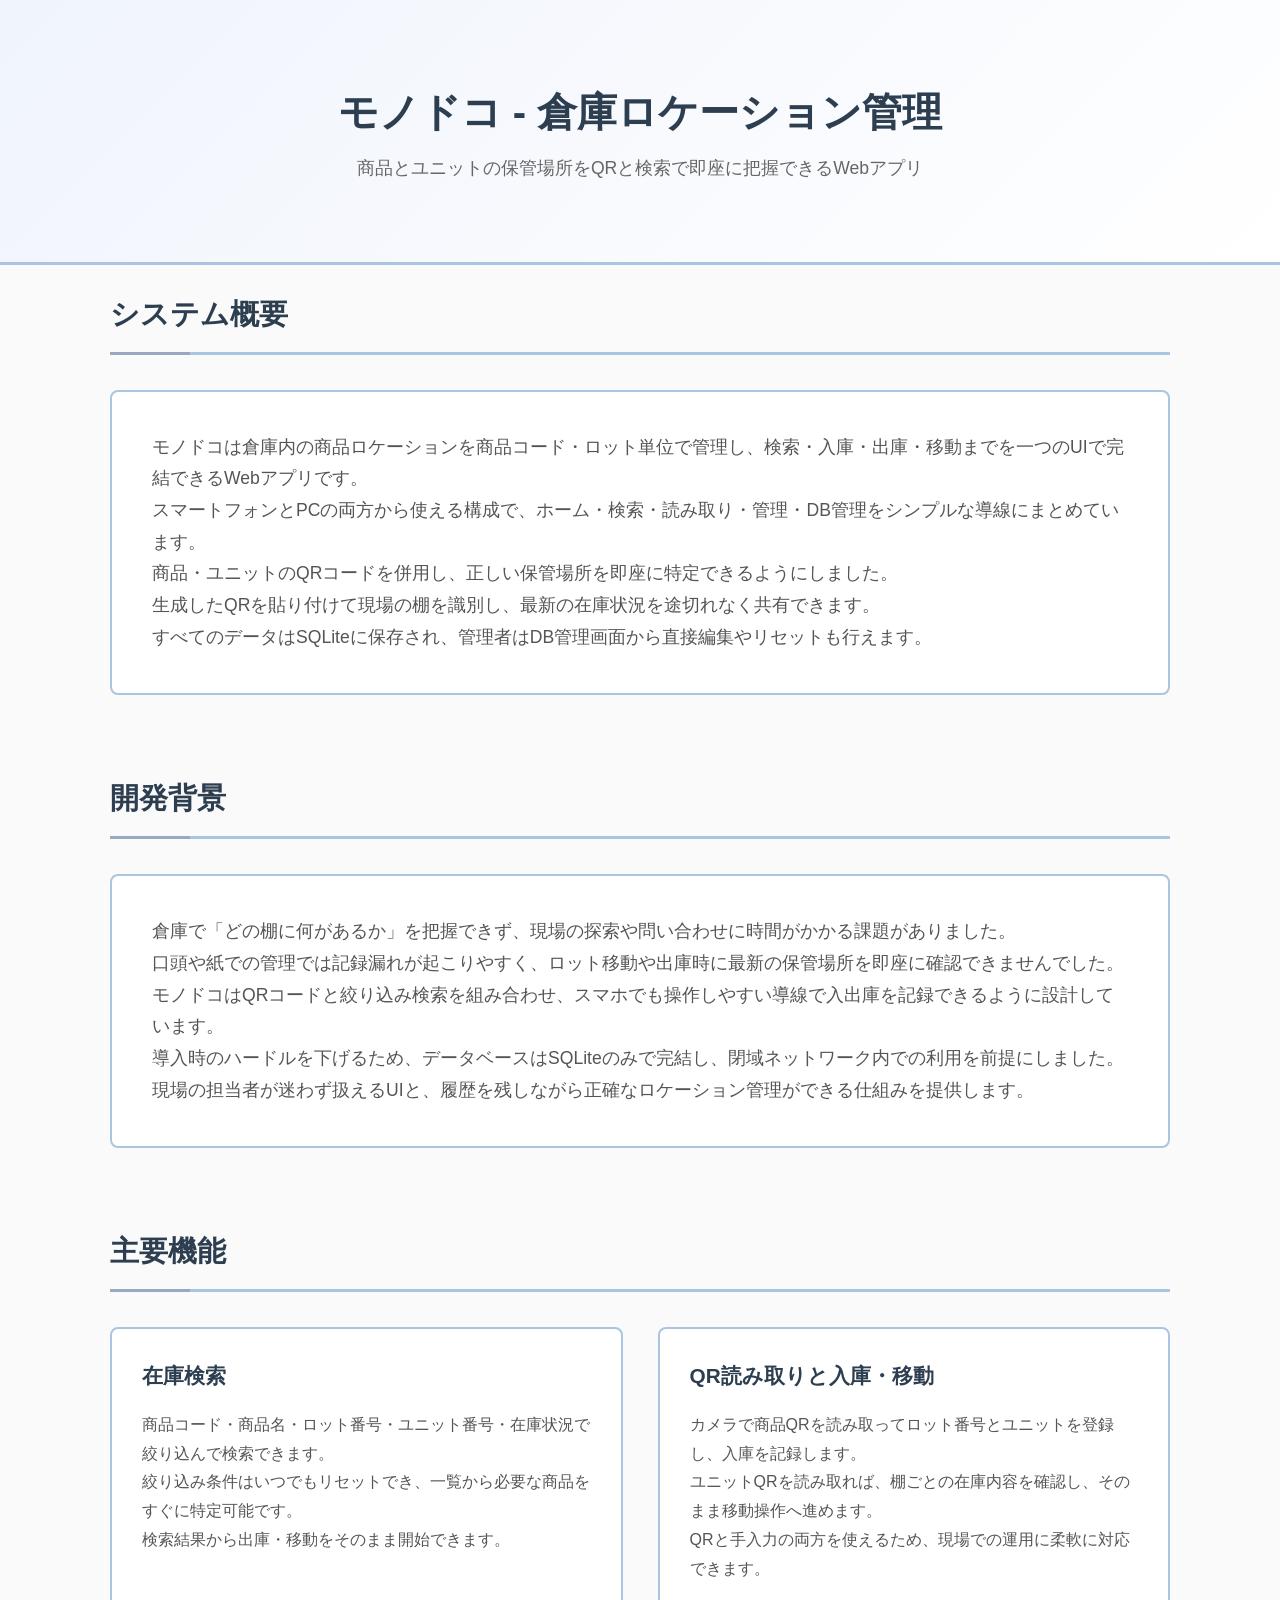
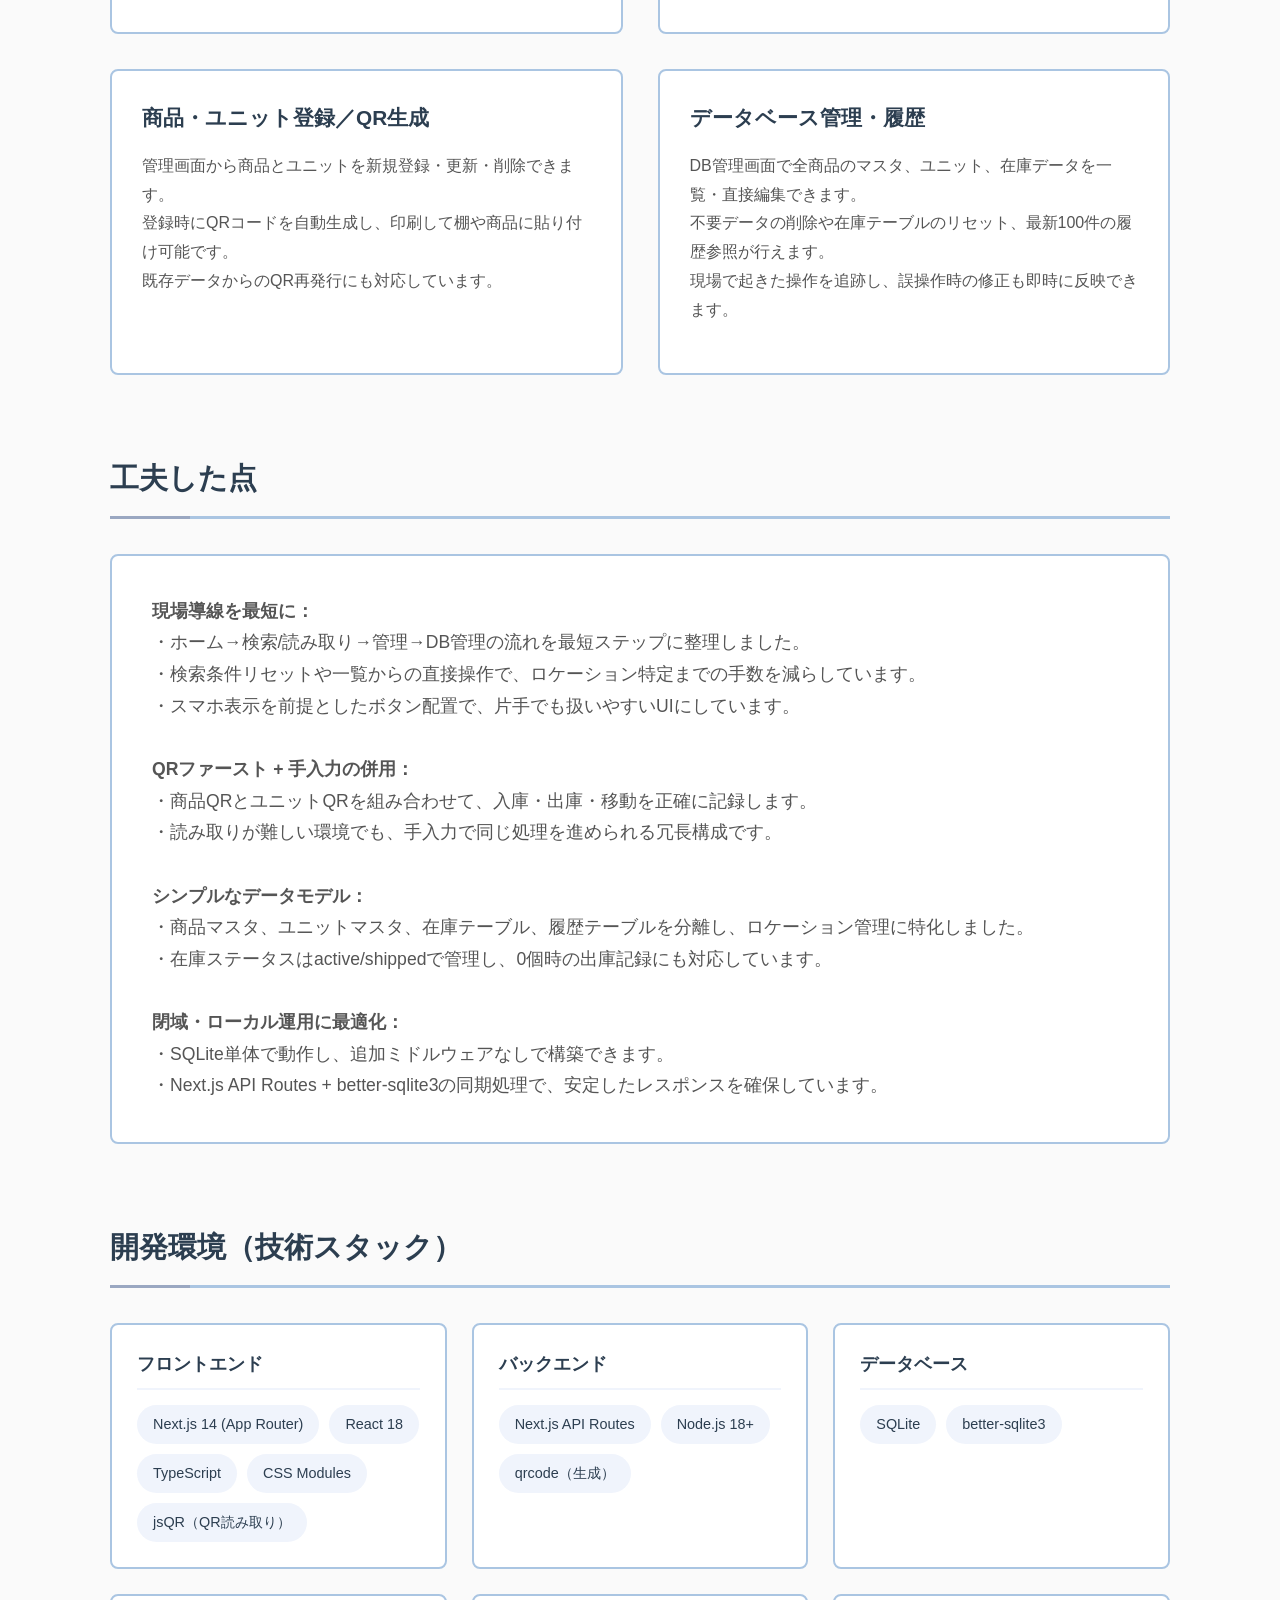
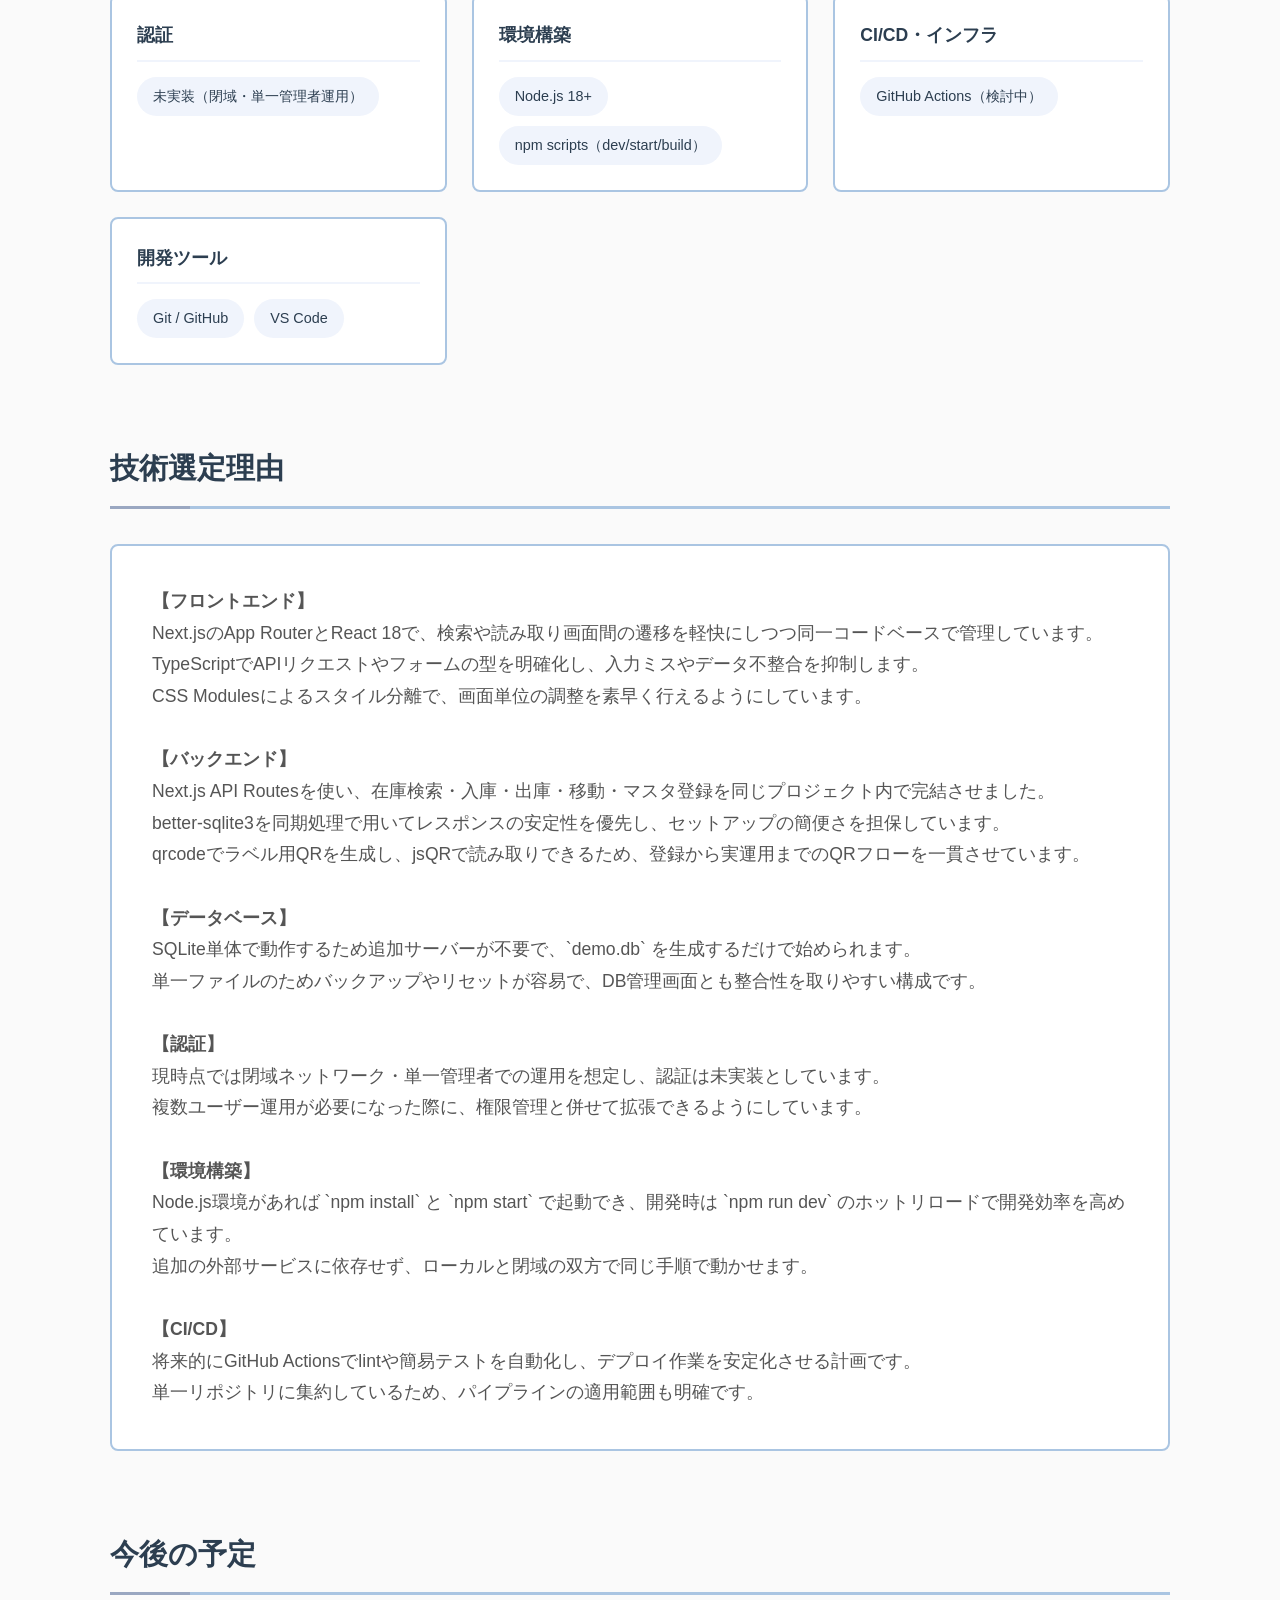
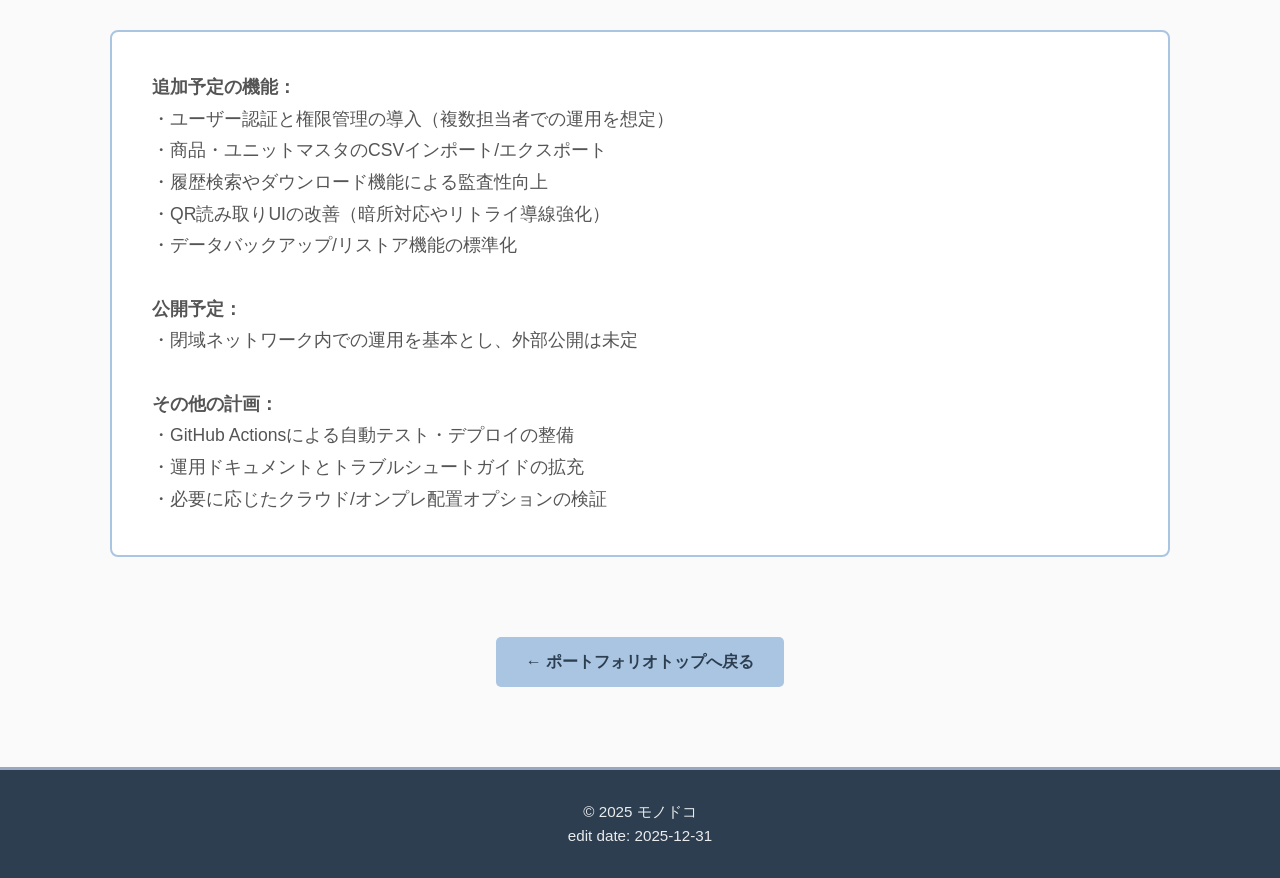
==== pages/location.html @ 847b3b8a "edit" ====
<!DOCTYPE html>
<html lang="ja">
<head>
    <meta charset="UTF-8">
    <meta name="viewport" content="width=device-width, initial-scale=1.0">
    <title>システム詳細 | モノドコ - 倉庫ロケーション管理</title>
    <link rel="stylesheet" href="../style.css">
</head>
<body>
    <!-- Header -->
    <header>
        <div class="container">
            <h1>モノドコ - 倉庫ロケーション管理</h1>
            <p class="subtitle">商品とユニットの保管場所をQRと検索で即座に把握できるWebアプリ</p>
        </div>
    </header>

    <div><p>　</p></div>

    <!-- Main Content -->
    <main class="container">
        <!-- Overview Section -->
        <section id="overview" class="section">
            <h2>システム概要</h2>
            <div class="content-box">
                <p>
                    モノドコは倉庫内の商品ロケーションを商品コード・ロット単位で管理し、検索・入庫・出庫・移動までを一つのUIで完結できるWebアプリです。<br>
                    スマートフォンとPCの両方から使える構成で、ホーム・検索・読み取り・管理・DB管理をシンプルな導線にまとめています。<br>
                    商品・ユニットのQRコードを併用し、正しい保管場所を即座に特定できるようにしました。<br>
                    生成したQRを貼り付けて現場の棚を識別し、最新の在庫状況を途切れなく共有できます。<br>
                    すべてのデータはSQLiteに保存され、管理者はDB管理画面から直接編集やリセットも行えます。
                </p>
            </div>
        </section>

        <!-- Background Section -->
        <section id="background" class="section">
            <h2>開発背景</h2>
            <div class="content-box">
                <p>
                    倉庫で「どの棚に何があるか」を把握できず、現場の探索や問い合わせに時間がかかる課題がありました。<br>
                    口頭や紙での管理では記録漏れが起こりやすく、ロット移動や出庫時に最新の保管場所を即座に確認できませんでした。<br>
                    モノドコはQRコードと絞り込み検索を組み合わせ、スマホでも操作しやすい導線で入出庫を記録できるように設計しています。<br>
                    導入時のハードルを下げるため、データベースはSQLiteのみで完結し、閉域ネットワーク内での利用を前提にしました。<br>
                    現場の担当者が迷わず扱えるUIと、履歴を残しながら正確なロケーション管理ができる仕組みを提供します。
                </p>
            </div>
        </section>

        <!-- Features Section -->
        <section id="features" class="section">
            <h2>主要機能</h2>
            <div class="projects-grid">
                <div class="project-card">
                    <h3>在庫検索</h3>
                    <p class="project-description">
                        商品コード・商品名・ロット番号・ユニット番号・在庫状況で絞り込んで検索できます。<br>
                        絞り込み条件はいつでもリセットでき、一覧から必要な商品をすぐに特定可能です。<br>
                        検索結果から出庫・移動をそのまま開始できます。
                    </p>
                </div>

                <div class="project-card">
                    <h3>QR読み取りと入庫・移動</h3>
                    <p class="project-description">
                        カメラで商品QRを読み取ってロット番号とユニットを登録し、入庫を記録します。<br>
                        ユニットQRを読み取れば、棚ごとの在庫内容を確認し、そのまま移動操作へ進めます。<br>
                        QRと手入力の両方を使えるため、現場での運用に柔軟に対応できます。
                    </p>
                </div>

                <div class="project-card">
                    <h3>商品・ユニット登録／QR生成</h3>
                    <p class="project-description">
                        管理画面から商品とユニットを新規登録・更新・削除できます。<br>
                        登録時にQRコードを自動生成し、印刷して棚や商品に貼り付け可能です。<br>
                        既存データからのQR再発行にも対応しています。
                    </p>
                </div>

                <div class="project-card">
                    <h3>データベース管理・履歴</h3>
                    <p class="project-description">
                        DB管理画面で全商品のマスタ、ユニット、在庫データを一覧・直接編集できます。<br>
                        不要データの削除や在庫テーブルのリセット、最新100件の履歴参照が行えます。<br>
                        現場で起きた操作を追跡し、誤操作時の修正も即時に反映できます。
                    </p>
                </div>
            </div>
        </section>

        <!-- Key Points Section -->
        <section id="keypoints" class="section">
            <h2>工夫した点</h2>
            <div class="content-box">
                <p>
                    <strong>現場導線を最短に：</strong><br>
                    ・ホーム→検索/読み取り→管理→DB管理の流れを最短ステップに整理しました。<br>
                    ・検索条件リセットや一覧からの直接操作で、ロケーション特定までの手数を減らしています。<br>
                    ・スマホ表示を前提としたボタン配置で、片手でも扱いやすいUIにしています。<br>
                    <br>
                    <strong>QRファースト + 手入力の併用：</strong><br>
                    ・商品QRとユニットQRを組み合わせて、入庫・出庫・移動を正確に記録します。<br>
                    ・読み取りが難しい環境でも、手入力で同じ処理を進められる冗長構成です。<br>
                    <br>
                    <strong>シンプルなデータモデル：</strong><br>
                    ・商品マスタ、ユニットマスタ、在庫テーブル、履歴テーブルを分離し、ロケーション管理に特化しました。<br>
                    ・在庫ステータスはactive/shippedで管理し、0個時の出庫記録にも対応しています。<br>
                    <br>
                    <strong>閉域・ローカル運用に最適化：</strong><br>
                    ・SQLite単体で動作し、追加ミドルウェアなしで構築できます。<br>
                    ・Next.js API Routes + better-sqlite3の同期処理で、安定したレスポンスを確保しています。
                </p>
            </div>
        </section>

        <!-- Tech Stack Section -->
        <section id="techstack" class="section">
            <h2>開発環境（技術スタック）</h2>
            <div class="tech-stack-container">
                <div class="tech-category">
                    <h3>フロントエンド</h3>
                    <div class="tech-tags">
                        <span class="tech-tag">Next.js 14 (App Router)</span>
                        <span class="tech-tag">React 18</span>
                        <span class="tech-tag">TypeScript</span>
                        <span class="tech-tag">CSS Modules</span>
                        <span class="tech-tag">jsQR（QR読み取り）</span>
                    </div>
                </div>

                <div class="tech-category">
                    <h3>バックエンド</h3>
                    <div class="tech-tags">
                        <span class="tech-tag">Next.js API Routes</span>
                        <span class="tech-tag">Node.js 18+</span>
                        <span class="tech-tag">qrcode（生成）</span>
                    </div>
                </div>

                <div class="tech-category">
                    <h3>データベース</h3>
                    <div class="tech-tags">
                        <span class="tech-tag">SQLite</span>
                        <span class="tech-tag">better-sqlite3</span>
                    </div>
                </div>

                <div class="tech-category">
                    <h3>認証</h3>
                    <div class="tech-tags">
                        <span class="tech-tag">未実装（閉域・単一管理者運用）</span>
                    </div>
                </div>

                <div class="tech-category">
                    <h3>環境構築</h3>
                    <div class="tech-tags">
                        <span class="tech-tag">Node.js 18+</span>
                        <span class="tech-tag">npm scripts（dev/start/build）</span>
                    </div>
                </div>

                <div class="tech-category">
                    <h3>CI/CD・インフラ</h3>
                    <div class="tech-tags">
                        <span class="tech-tag">GitHub Actions（検討中）</span>
                    </div>
                </div>

                <div class="tech-category">
                    <h3>開発ツール</h3>
                    <div class="tech-tags">
                        <span class="tech-tag">Git / GitHub</span>
                        <span class="tech-tag">VS Code</span>
                    </div>
                </div>
            </div>
        </section>

        <!-- Tech Selection Reason Section -->
        <section id="tech-reason" class="section">
            <h2>技術選定理由</h2>
            <div class="content-box">
                <p>
                    <strong>【フロントエンド】</strong><br>
                    Next.jsのApp RouterとReact 18で、検索や読み取り画面間の遷移を軽快にしつつ同一コードベースで管理しています。<br>
                    TypeScriptでAPIリクエストやフォームの型を明確化し、入力ミスやデータ不整合を抑制します。<br>
                    CSS Modulesによるスタイル分離で、画面単位の調整を素早く行えるようにしています。<br>
                    <br>
                    <strong>【バックエンド】</strong><br>
                    Next.js API Routesを使い、在庫検索・入庫・出庫・移動・マスタ登録を同じプロジェクト内で完結させました。<br>
                    better-sqlite3を同期処理で用いてレスポンスの安定性を優先し、セットアップの簡便さを担保しています。<br>
                    qrcodeでラベル用QRを生成し、jsQRで読み取りできるため、登録から実運用までのQRフローを一貫させています。<br>
                    <br>
                    <strong>【データベース】</strong><br>
                    SQLite単体で動作するため追加サーバーが不要で、`demo.db` を生成するだけで始められます。<br>
                    単一ファイルのためバックアップやリセットが容易で、DB管理画面とも整合性を取りやすい構成です。<br>
                    <br>
                    <strong>【認証】</strong><br>
                    現時点では閉域ネットワーク・単一管理者での運用を想定し、認証は未実装としています。<br>
                    複数ユーザー運用が必要になった際に、権限管理と併せて拡張できるようにしています。<br>
                    <br>
                    <strong>【環境構築】</strong><br>
                    Node.js環境があれば `npm install` と `npm start` で起動でき、開発時は `npm run dev` のホットリロードで開発効率を高めています。<br>
                    追加の外部サービスに依存せず、ローカルと閉域の双方で同じ手順で動かせます。<br>
                    <br>
                    <strong>【CI/CD】</strong><br>
                    将来的にGitHub Actionsでlintや簡易テストを自動化し、デプロイ作業を安定化させる計画です。<br>
                    単一リポジトリに集約しているため、パイプラインの適用範囲も明確です。
                </p>
            </div>
        </section>

        <!-- Future Plans Section -->
        <section id="future" class="section">
            <h2>今後の予定</h2>
            <div class="content-box">
                <p>
                    <strong>追加予定の機能：</strong><br>
                    ・ユーザー認証と権限管理の導入（複数担当者での運用を想定）<br>
                    ・商品・ユニットマスタのCSVインポート/エクスポート<br>
                    ・履歴検索やダウンロード機能による監査性向上<br>
                    ・QR読み取りUIの改善（暗所対応やリトライ導線強化）<br>
                    ・データバックアップ/リストア機能の標準化<br>
                    <br>
                    <strong>公開予定：</strong><br>
                    ・閉域ネットワーク内での運用を基本とし、外部公開は未定<br>
                    <br>
                    <strong>その他の計画：</strong><br>
                    ・GitHub Actionsによる自動テスト・デプロイの整備<br>
                    ・運用ドキュメントとトラブルシュートガイドの拡充<br>
                    ・必要に応じたクラウド/オンプレ配置オプションの検証
                </p>
            </div>
        </section>

        <!-- Back to Home -->
        <div style="text-align: center; margin-top: 60px;">
            <a href="../index.html" style="display: inline-block; padding: 12px 30px; background-color: var(--color-accent-medium); color: var(--color-primary); text-decoration: none; border-radius: 5px; font-weight: 600; transition: background-color 0.3s ease;">
                ← ポートフォリオトップへ戻る
            </a>
        </div>
    </main>

    <!-- Footer -->
    <footer>
        <div class="container">
            <p>&copy; 2025 モノドコ</p>
            <p>edit date: 2025-12-31</p>
        </div>
    </footer>
</body>
</html>
---- style.css ----
/* ========================================
   Portfolio Site CSS
   ======================================== */

/* CSS Variables */
:root {
    /* Accent Colors */
    --color-accent-light: #F0F4FC;
    --color-accent-medium: #AAC5E2;
    --color-accent-dark: #9AA7C1;
    
    /* Base Colors */
    --color-primary: #2c3e50;
    --color-background: #FAFAFA;
    --color-white: #FFFFFF;
    
    /* Text Colors */
    --color-text-primary: #333;
    --color-text-secondary: #666;
    --color-text-tertiary: #555;
}

/* Reset & Base Styles */
* {
    margin: 0;
    padding: 0;
    box-sizing: border-box;
}

body {
    font-family: -apple-system, BlinkMacSystemFont, "Segoe UI", "Hiragino Sans", "Hiragino Kaku Gothic ProN", "Yu Gothic", Meiryo, sans-serif;
    line-height: 1.6;
    color: var(--color-text-primary);
    background-color: var(--color-background);
}

.container {
    max-width: 1100px;
    margin: 0 auto;
    padding: 0 20px;
}

/* Header */
header {
    background: linear-gradient(135deg, var(--color-accent-light) 0%, var(--color-white) 100%);
    color: var(--color-text-primary);
    padding: 80px 0;
    text-align: center;
    border-bottom: 3px solid var(--color-accent-medium);
}

header h1 {
    font-size: 2.5rem;
    margin-bottom: 10px;
    font-weight: 600;
    color: var(--color-primary);
}

header .subtitle {
    font-size: 1.1rem;
    color: var(--color-text-secondary);
}

/* Main Content */
main {
    padding: 60px 0;
}

.section {
    margin-bottom: 80px;
}

.section h2 {
    font-size: 1.8rem;
    color: var(--color-primary);
    margin-bottom: 35px;
    padding-bottom: 15px;
    border-bottom: 3px solid var(--color-accent-medium);
    position: relative;
}

.section h2::after {
    content: '';
    position: absolute;
    bottom: -3px;
    left: 0;
    width: 80px;
    height: 3px;
    background-color: var(--color-accent-dark);
}

/* About Section */
.content-box {
    background-color: var(--color-white);
    padding: 40px;
    border-radius: 8px;
    border: 2px solid var(--color-accent-medium);
    display: flex;
    flex-direction: row-reverse;
    align-items: flex-start;
    gap: 20px;
}
.content-box:hover {
    border-color: var(--color-accent-dark);
}

.profile-image {
    width: 150px;
    height: 150px;
    /* border-radius: 10%; */
    object-fit: cover;
    /* border: 3px solid var(--color-accent-medium); */
    flex-shrink: 0;
}

.content-box p {
    font-size: 1.1rem;
    line-height: 1.8;
    color: var(--color-text-tertiary);
    flex: 1;
}

/* Skills Section */
.skills-grid {
    display: grid;
    grid-template-columns: repeat(auto-fit, minmax(220px, 1fr));
    gap: 30px;
}

.skill-item {
    background-color: var(--color-white);
    padding: 35px 30px;
    border-radius: 8px;
    text-align: center;
    transition: border-color 0.3s ease;
    border: 2px solid var(--color-accent-medium);
}

.skill-item:hover {
    border-color: var(--color-accent-dark);
}

.skill-item h3 {
    font-size: 1.2rem;
    color: var(--color-primary);
    margin-bottom: 15px;
}

.skill-duration {
    font-size: 1rem;
    color: var(--color-text-secondary);
    font-weight: 500;
}

.skill-image {
    width: 100px;
    height: 100px;
    display: flex;
    justify-content: center;
    align-items: flex-start;  /* 垂直方向は上に寄せる */
    margin: 0 auto 20px auto;
}

.skill-image2 {
    width: 130px;
    height: 100px;
    display: flex;
    justify-content: center;
    align-items: flex-start;  /* 垂直方向は上に寄せる */
    margin: 0 auto 20px auto;
}

/* Projects Section */
.projects-grid {
    display: grid;
    grid-template-columns: repeat(auto-fit, minmax(450px, 1fr));
    gap: 35px;
}

.project-card {
    background-color: var(--color-white);
    padding: 30px;
    border-radius: 8px;
    transition: border-color 0.3s ease;
    border: 2px solid var(--color-accent-medium);
}

.project-card:hover {
    border-color: var(--color-accent-dark);
}

.project-card h3 {
    font-size: 1.3rem;
    color: var(--color-primary);
    margin-bottom: 18px;
}

.project-description {
    color: var(--color-text-tertiary);
    margin-bottom: 18px;
    line-height: 1.8;
}

.project-accent {
    color: var(--color-text-secondary);
    font-size: 0.95rem;
}

.project-accent strong {
    color: var(--color-accent-dark);
}

/* Footer */
footer {
    background-color: var(--color-primary);
    color: var(--color-white);
    text-align: center;
    padding: 30px 0;
    margin-top: 80px;
    border-top: 3px solid var(--color-accent-dark);
}

footer p {
    font-size: 0.95rem;
    opacity: 0.9;
}

/* Responsive Design */
@media (max-width: 768px) {
    header h1 {
        font-size: 2rem;
    }

    header .subtitle {
        font-size: 1rem;
    }

    .section h2 {
        font-size: 1.5rem;
    }

    .skills-grid {
        grid-template-columns: repeat(auto-fit, minmax(160px, 1fr));
        gap: 20px;
    }

    .projects-grid {
        grid-template-columns: 1fr;
        gap: 25px;
    }

    .content-box {
        padding: 30px;
    }

    .skill-item {
        padding: 25px 20px;
    }

    .project-card {
        padding: 25px;
    }
}

@media (max-width: 480px) {
    header {
        padding: 40px 0;
    }

    header h1 {
        font-size: 1.6rem;
    }

    .content-box {
        padding: 20px;
    }

    .skill-item {
        padding: 20px 15px;
    }

    .project-card {
        padding: 20px;
    }
}

/* Tech Stack Section - 技術スタック表示用スタイル */
.tech-stack-container {
    display: grid;
    grid-template-columns: repeat(auto-fit, minmax(280px, 1fr));
    gap: 25px;
}

.tech-category {
    background-color: var(--color-white);
    padding: 25px;
    border-radius: 8px;
    border: 2px solid var(--color-accent-medium);
    transition: border-color 0.3s ease;
}

.tech-category:hover {
    border-color: var(--color-accent-dark);
}

.tech-category h3 {
    font-size: 1.1rem;
    color: var(--color-primary);
    margin-bottom: 15px;
    padding-bottom: 10px;
    border-bottom: 2px solid var(--color-accent-light);
}

.tech-tags {
    display: flex;
    flex-wrap: wrap;
    gap: 10px;
}

.tech-tag {
    display: inline-block;
    padding: 8px 16px;
    background-color: var(--color-accent-light);
    color: var(--color-primary);
    border-radius: 20px;
    font-size: 0.9rem;
    font-weight: 500;
    transition: all 0.3s ease;
}

.tech-tag:hover {
    background-color: var(--color-accent-medium);
    transform: translateY(-2px);
}

@media (max-width: 768px) {
    .tech-stack-container {
        grid-template-columns: 1fr;
        gap: 20px;
    }
    
    .tech-category {
        padding: 20px;
    }
}
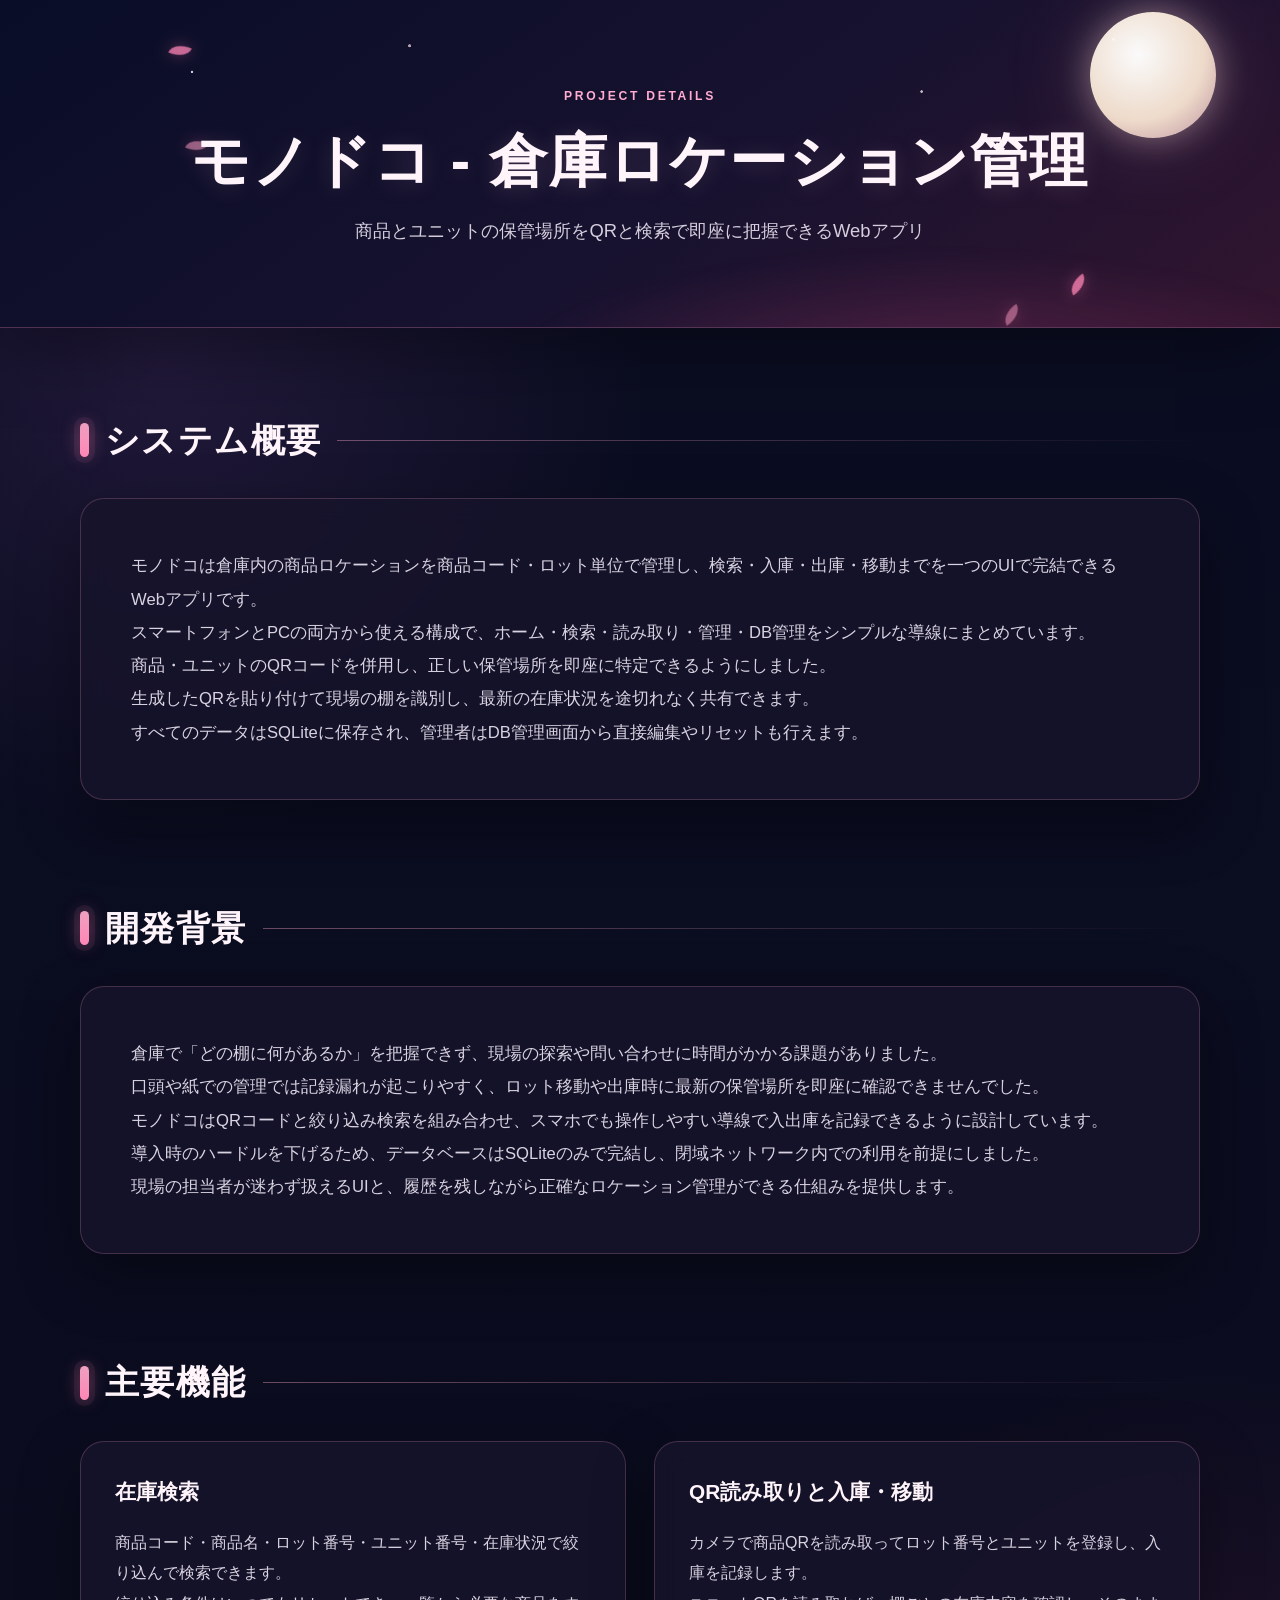
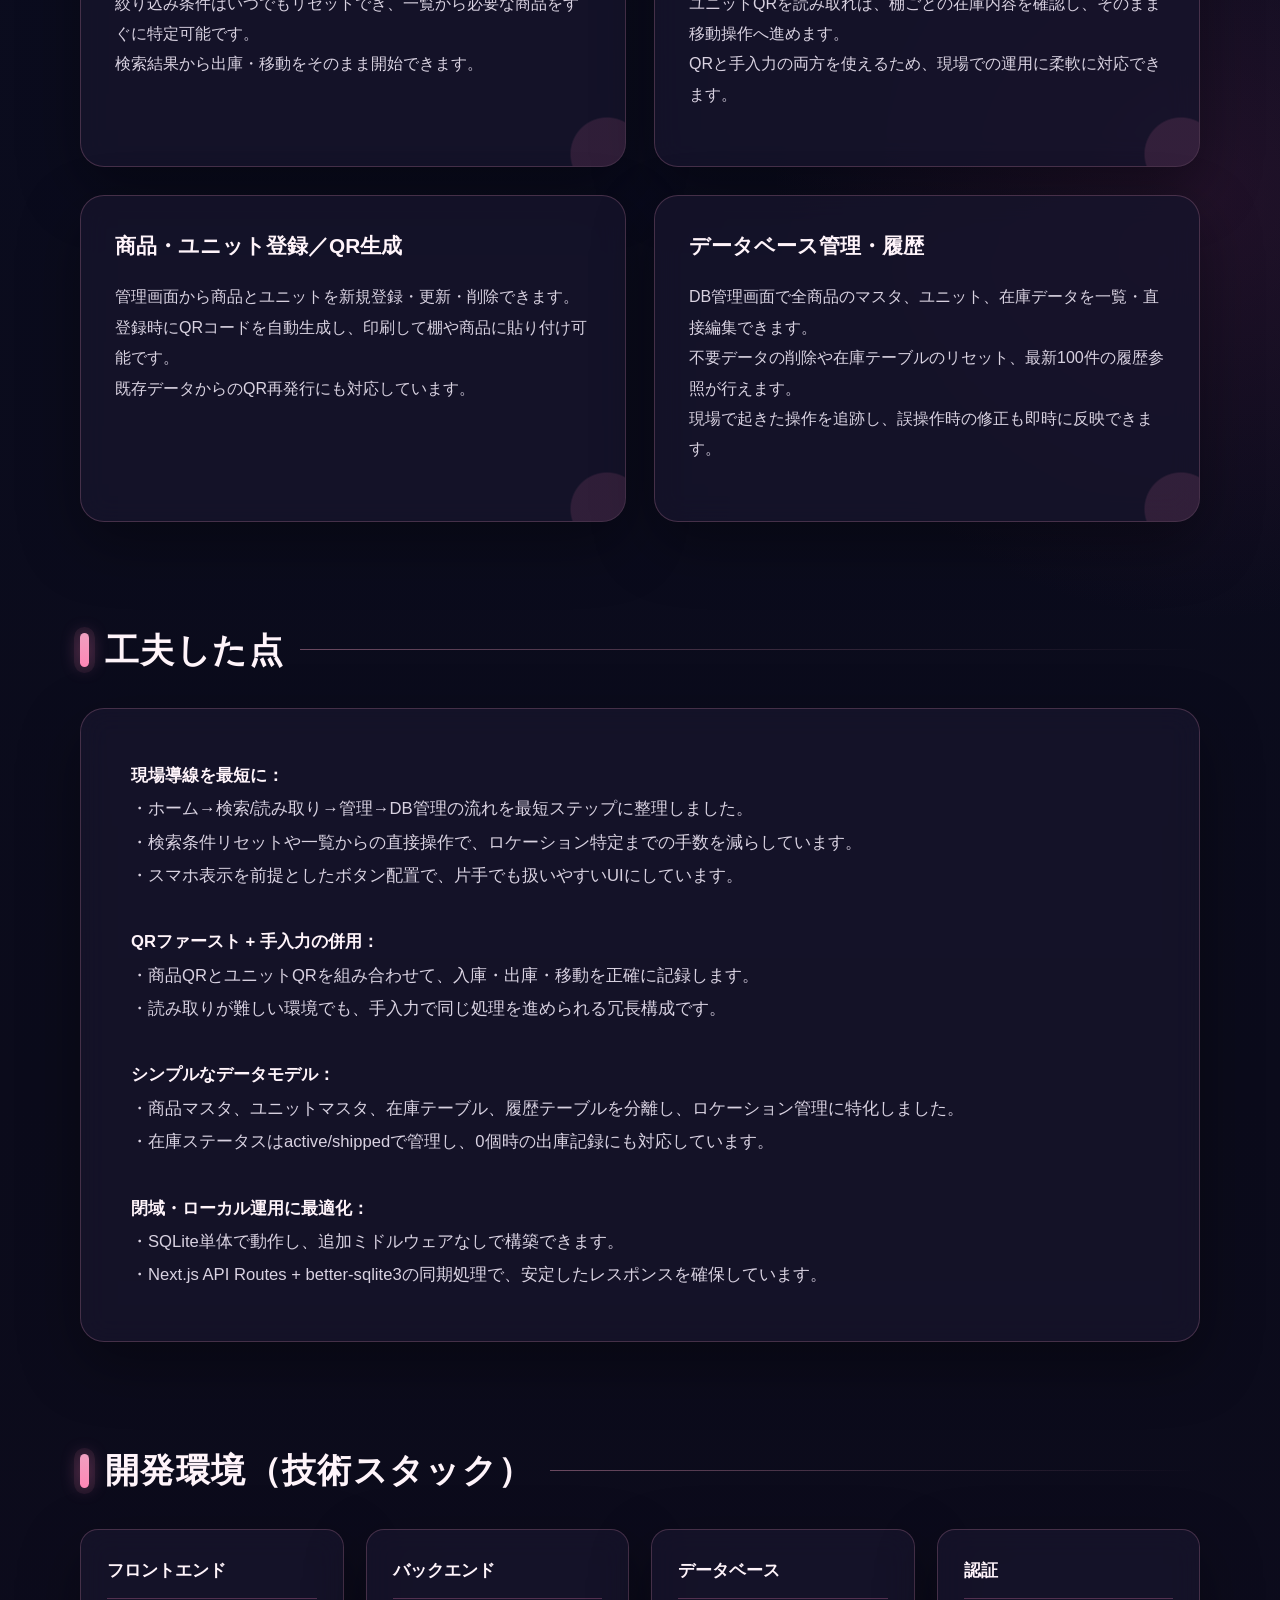
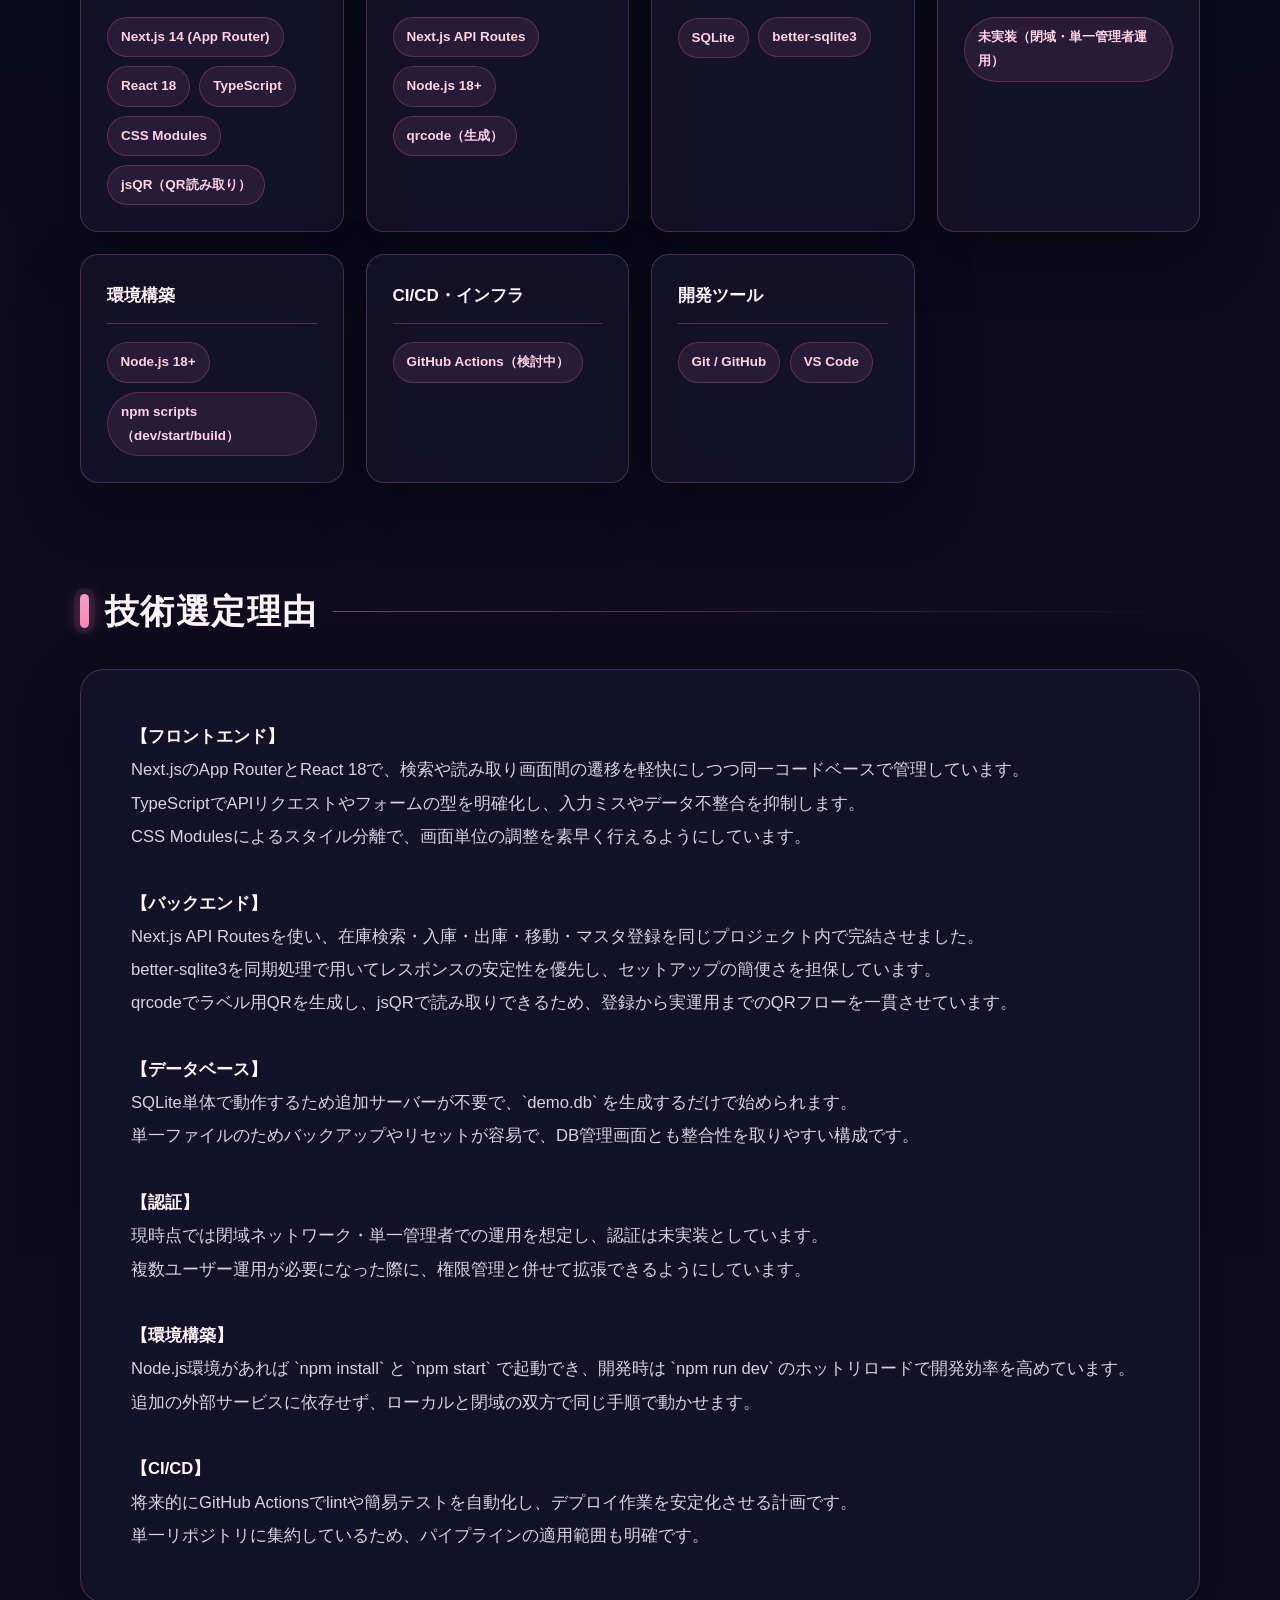
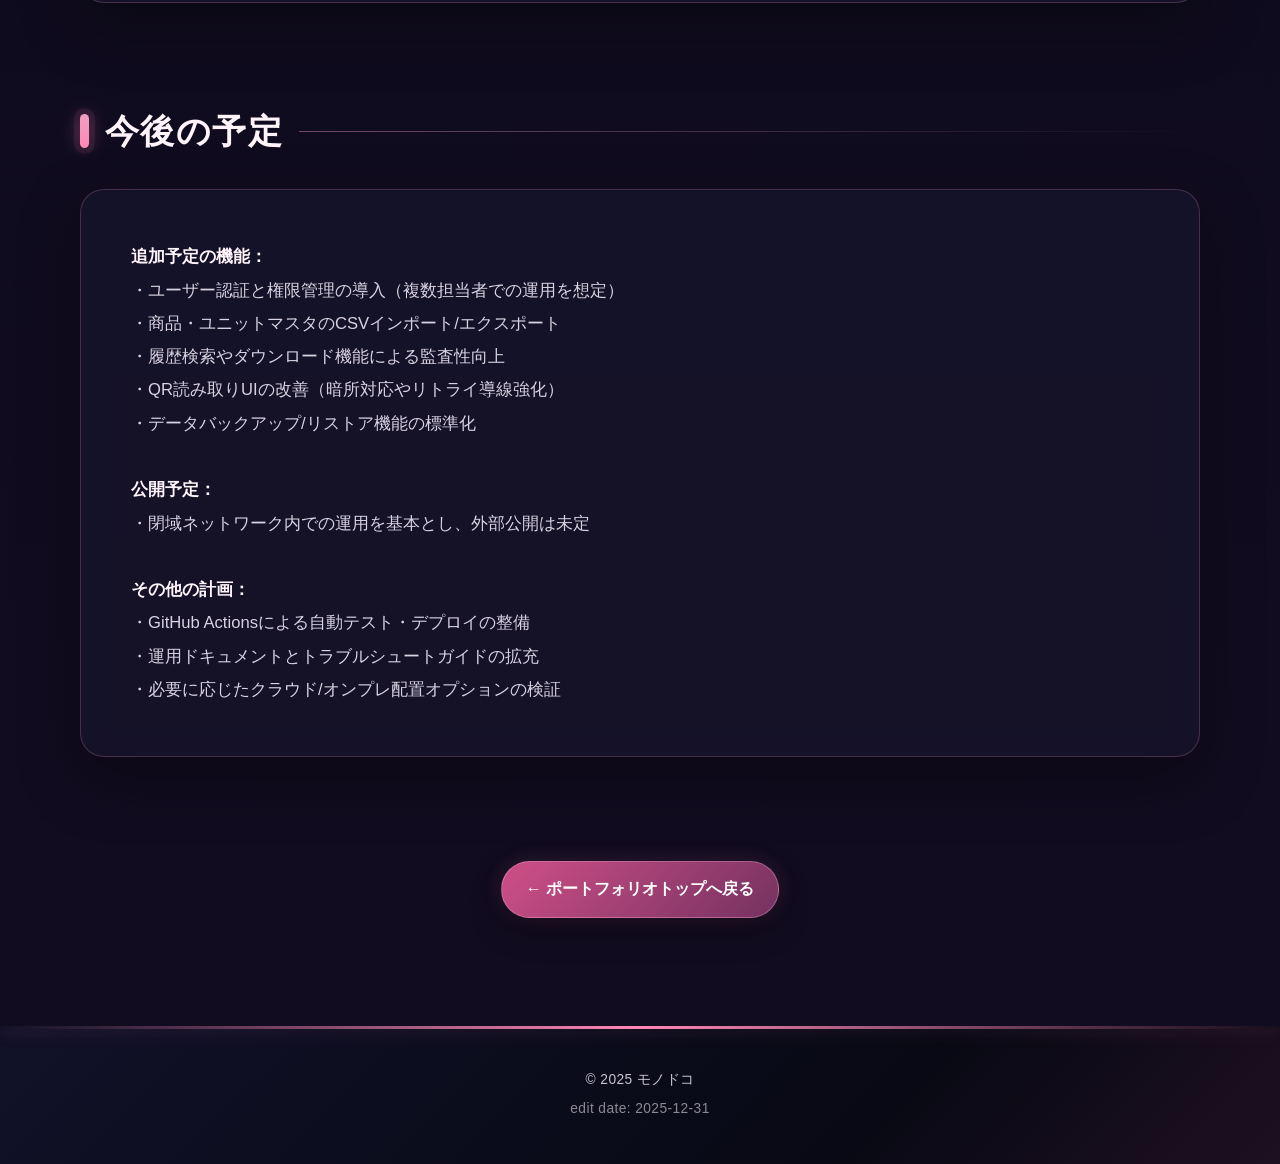
==== commit 8c020ce9: "add sakura effect" ====
--- a/pages/location.html
+++ b/pages/location.html
@@ -4,18 +4,17 @@
     <meta charset="UTF-8">
     <meta name="viewport" content="width=device-width, initial-scale=1.0">
     <title>システム詳細 | モノドコ - 倉庫ロケーション管理</title>
-    <link rel="stylesheet" href="../style.css">
+    <link rel="stylesheet" href="../style.css?v=20260609-night">
 </head>
 <body>
     <!-- Header -->
-    <header>
-        <div class="container">
+    <header class="site-hero detail-hero">
+        <div class="container hero-inner">
+            <p class="eyebrow">Project Details</p>
             <h1>モノドコ - 倉庫ロケーション管理</h1>
             <p class="subtitle">商品とユニットの保管場所をQRと検索で即座に把握できるWebアプリ</p>
         </div>
     </header>
-
-    <div><p>　</p></div>
 
     <!-- Main Content -->
     <main class="container">
@@ -236,8 +235,8 @@
         </section>
 
         <!-- Back to Home -->
-        <div style="text-align: center; margin-top: 60px;">
-            <a href="../index.html" style="display: inline-block; padding: 12px 30px; background-color: var(--color-accent-medium); color: var(--color-primary); text-decoration: none; border-radius: 5px; font-weight: 600; transition: background-color 0.3s ease;">
+        <div class="page-actions">
+            <a href="../index.html" class="back-link">
                 ← ポートフォリオトップへ戻る
             </a>
         </div>
--- a/style.css
+++ b/style.css
@@ -1,345 +1,674 @@
 /* ========================================
-   Portfolio Site CSS
+   Night Sakura Portfolio
    ======================================== */
 
-/* CSS Variables */
 :root {
-    /* Accent Colors */
-    --color-accent-light: #F0F4FC;
-    --color-accent-medium: #AAC5E2;
-    --color-accent-dark: #9AA7C1;
-    
-    /* Base Colors */
-    --color-primary: #2c3e50;
-    --color-background: #FAFAFA;
-    --color-white: #FFFFFF;
-    
-    /* Text Colors */
-    --color-text-primary: #333;
-    --color-text-secondary: #666;
-    --color-text-tertiary: #555;
-}
-
-/* Reset & Base Styles */
+    --color-background: #080a18;
+    --color-surface: rgba(22, 20, 43, 0.82);
+    --color-surface-solid: #17142b;
+    --color-primary: #fff4fa;
+    --color-text-primary: #f2edf6;
+    --color-text-secondary: #bdb4ca;
+    --color-text-tertiary: #d9d2e1;
+    --color-accent-light: #281b38;
+    --color-accent-soft: #53304f;
+    --color-accent-medium: #efa0c0;
+    --color-accent-dark: #ff87b6;
+    --color-accent-deep: #ffd2e4;
+    --color-border: rgba(244, 153, 192, 0.22);
+    --shadow-soft: 0 22px 60px rgba(0, 0, 0, 0.34);
+    --radius-large: 24px;
+    --radius-medium: 18px;
+    --transition: 220ms ease;
+}
+
 * {
+    box-sizing: border-box;
     margin: 0;
     padding: 0;
-    box-sizing: border-box;
+}
+
+html {
+    scroll-behavior: smooth;
 }
 
 body {
-    font-family: -apple-system, BlinkMacSystemFont, "Segoe UI", "Hiragino Sans", "Hiragino Kaku Gothic ProN", "Yu Gothic", Meiryo, sans-serif;
-    line-height: 1.6;
+    min-height: 100vh;
+    font-family: "Hiragino Maru Gothic ProN", "Hiragino Sans", "Yu Gothic", "Meiryo", sans-serif;
+    line-height: 1.8;
     color: var(--color-text-primary);
-    background-color: var(--color-background);
+    background:
+        radial-gradient(circle at 13% 6%, rgba(91, 55, 119, 0.28), transparent 30rem),
+        radial-gradient(circle at 94% 30%, rgba(126, 42, 89, 0.2), transparent 27rem),
+        linear-gradient(180deg, #0a0d22 0%, #0b0b1b 45%, #120c20 100%),
+        var(--color-background);
+    -webkit-font-smoothing: antialiased;
+}
+
+a {
+    color: var(--color-accent-dark);
+    text-decoration-color: rgba(255, 135, 182, 0.46);
+    text-underline-offset: 0.22em;
+    transition: color var(--transition), text-decoration-color var(--transition);
+}
+
+a:hover {
+    color: var(--color-accent-deep);
+    text-decoration-color: currentColor;
+}
+
+img {
+    max-width: 100%;
 }
 
 .container {
+    width: min(1120px, calc(100% - 48px));
+    margin: 0 auto;
+}
+
+/* Hero */
+header {
+    position: relative;
+    isolation: isolate;
+    overflow: hidden;
+    padding: 112px 0 104px;
+    color: var(--color-primary);
+    text-align: center;
+    background:
+        radial-gradient(circle at 15% 22%, rgba(255, 255, 255, 0.78) 0 1px, transparent 1.6px),
+        radial-gradient(circle at 32% 14%, rgba(255, 219, 236, 0.7) 0 1.2px, transparent 1.8px),
+        radial-gradient(circle at 72% 28%, rgba(255, 255, 255, 0.7) 0 1px, transparent 1.6px),
+        radial-gradient(circle at 87% 12%, rgba(255, 225, 237, 0.78) 0 1.2px, transparent 1.8px),
+        linear-gradient(145deg, #090d27 0%, #17122f 56%, #32152f 100%);
+    border-bottom: 1px solid rgba(255, 145, 188, 0.28);
+    box-shadow: 0 20px 70px rgba(0, 0, 0, 0.34);
+}
+
+header::before,
+header::after {
+    position: absolute;
+    z-index: -1;
+    content: "";
+}
+
+header::before {
+    top: 12px;
+    right: 5%;
+    width: 126px;
+    height: 126px;
+    background:
+        radial-gradient(circle at 38% 34%, rgba(255, 255, 255, 0.98), rgba(255, 235, 215, 0.92) 58%, rgba(244, 190, 199, 0.72) 100%);
+    border-radius: 50%;
+    box-shadow:
+        0 0 34px rgba(255, 229, 218, 0.42),
+        0 0 90px rgba(244, 159, 194, 0.2);
+}
+
+header::after {
+    right: -8%;
+    bottom: -180px;
+    width: 70%;
+    height: 260px;
+    background: radial-gradient(ellipse, rgba(213, 72, 135, 0.25), transparent 68%);
+    border-radius: 50%;
+    filter: blur(8px);
+}
+
+.hero-inner {
+    position: relative;
+    z-index: 1;
+}
+
+.hero-inner::before,
+.hero-inner::after {
+    position: absolute;
+    z-index: -1;
+    width: 20px;
+    height: 13px;
+    content: "";
+    background: rgba(255, 133, 182, 0.74);
+    border-radius: 100% 0 100% 0;
+    filter: drop-shadow(0 0 7px rgba(255, 117, 174, 0.5));
+}
+
+.hero-inner::before {
+    top: -42px;
+    left: 8%;
+    box-shadow:
+        54px 80px 0 rgba(255, 160, 198, 0.52),
+        860px 24px 0 rgba(255, 126, 180, 0.62);
+    transform: rotate(24deg);
+}
+
+.hero-inner::after {
+    right: 10%;
+    bottom: -44px;
+    box-shadow:
+        -72px -12px 0 rgba(255, 158, 197, 0.48),
+        -910px -30px 0 rgba(255, 126, 180, 0.58);
+    transform: rotate(-34deg);
+}
+
+.eyebrow {
+    margin-bottom: 18px;
+    color: #ffacd0;
+    font-size: 0.76rem;
+    font-weight: 700;
+    letter-spacing: 0.22em;
+    text-transform: uppercase;
+}
+
+header h1 {
     max-width: 1100px;
+    margin: 0 auto 18px;
+    color: var(--color-primary);
+    text-shadow: 0 3px 22px rgba(255, 186, 216, 0.16);
+    font-family: "Hiragino Maru Gothic ProN", "Hiragino Sans", "Yu Gothic", "Meiryo", sans-serif;
+    font-size: clamp(2.3rem, 5vw, 3.5rem);
+    font-weight: 600;
+    line-height: 1.2;
+    letter-spacing: 0.025em;
+}
+
+header .subtitle {
+    max-width: 680px;
     margin: 0 auto;
-    padding: 0 20px;
-}
-
-/* Header */
-header {
-    background: linear-gradient(135deg, var(--color-accent-light) 0%, var(--color-white) 100%);
-    color: var(--color-text-primary);
-    padding: 80px 0;
-    text-align: center;
-    border-bottom: 3px solid var(--color-accent-medium);
-}
-
-header h1 {
-    font-size: 2.5rem;
-    margin-bottom: 10px;
+    color: #d6cede;
+    font-size: clamp(0.98rem, 2vw, 1.15rem);
+}
+
+.hero-nav {
+    display: flex;
+    flex-wrap: wrap;
+    justify-content: center;
+    gap: 10px;
+    margin-top: 34px;
+}
+
+.hero-nav a {
+    padding: 10px 18px;
+    color: #fff5fa;
+    font-size: 0.9rem;
     font-weight: 600;
+    text-decoration: none;
+    background: rgba(18, 16, 43, 0.58);
+    border: 1px solid rgba(255, 158, 198, 0.34);
+    border-radius: 999px;
+    backdrop-filter: blur(8px);
+    transition: color var(--transition), background-color var(--transition), box-shadow var(--transition);
+}
+
+.hero-nav a:hover {
+    color: #ffffff;
+    background: rgba(110, 43, 84, 0.72);
+    box-shadow: 0 10px 28px rgba(0, 0, 0, 0.3), 0 0 20px rgba(255, 126, 180, 0.16);
+}
+
+.detail-hero {
+    padding: 86px 0 80px;
+}
+
+.detail-hero h1 {
+    font-size: clamp(2rem, 5vw, 3.65rem);
+}
+
+/* Main */
+main {
+    padding: 88px 0 20px;
+}
+
+.section {
+    margin-bottom: 104px;
+    scroll-margin-top: 30px;
+}
+
+.section h2 {
+    display: flex;
+    gap: 16px;
+    align-items: center;
+    margin-bottom: 34px;
     color: var(--color-primary);
-}
-
-header .subtitle {
-    font-size: 1.1rem;
-    color: var(--color-text-secondary);
-}
-
-/* Main Content */
-main {
-    padding: 60px 0;
-}
-
-.section {
-    margin-bottom: 80px;
-}
-
-.section h2 {
-    font-size: 1.8rem;
-    color: var(--color-primary);
-    margin-bottom: 35px;
-    padding-bottom: 15px;
-    border-bottom: 3px solid var(--color-accent-medium);
-    position: relative;
+    font-family: "Hiragino Maru Gothic ProN", "Hiragino Sans", "Yu Gothic", "Meiryo", sans-serif;
+    font-size: clamp(1.6rem, 3vw, 2.15rem);
+    font-weight: 600;
+    line-height: 1.4;
+    letter-spacing: 0.04em;
+}
+
+.section h2::before {
+    width: 9px;
+    height: 34px;
+    content: "";
+    background: linear-gradient(180deg, var(--color-accent-medium), var(--color-accent-dark));
+    border-radius: 999px;
+    box-shadow: 0 0 0 6px rgba(255, 126, 180, 0.08), 0 0 18px rgba(255, 126, 180, 0.42);
 }
 
 .section h2::after {
-    content: '';
-    position: absolute;
-    bottom: -3px;
-    left: 0;
-    width: 80px;
-    height: 3px;
-    background-color: var(--color-accent-dark);
-}
-
-/* About Section */
+    flex: 1;
+    height: 1px;
+    content: "";
+    background: linear-gradient(90deg, rgba(239, 160, 192, 0.42), transparent);
+}
+
+/* Cards */
+.content-box,
+.skill-item,
+.project-card,
+.tech-category {
+    background: var(--color-surface);
+    border: 1px solid var(--color-border);
+    box-shadow: var(--shadow-soft);
+    backdrop-filter: blur(14px);
+}
+
 .content-box {
-    background-color: var(--color-white);
-    padding: 40px;
-    border-radius: 8px;
-    border: 2px solid var(--color-accent-medium);
     display: flex;
     flex-direction: row-reverse;
-    align-items: flex-start;
-    gap: 20px;
-}
-.content-box:hover {
-    border-color: var(--color-accent-dark);
+    gap: 38px;
+    align-items: center;
+    padding: clamp(28px, 5vw, 50px);
+    border-radius: var(--radius-large);
+}
+
+.content-box p {
+    flex: 1;
+    color: var(--color-text-tertiary);
+    font-size: 1.04rem;
+    line-height: 2;
+}
+
+.content-box strong {
+    color: var(--color-primary);
 }
 
 .profile-image {
-    width: 150px;
-    height: 150px;
-    /* border-radius: 10%; */
-    object-fit: cover;
-    /* border: 3px solid var(--color-accent-medium); */
+    width: 160px;
+    height: 160px;
     flex-shrink: 0;
-}
-
-.content-box p {
-    font-size: 1.1rem;
-    line-height: 1.8;
-    color: var(--color-text-tertiary);
-    flex: 1;
-}
-
-/* Skills Section */
+    object-fit: contain;
+    padding: 13px;
+    background: linear-gradient(145deg, #fff8fb, #f7dce9);
+    border: 1px solid var(--color-border);
+    border-radius: 50%;
+    box-shadow: 0 14px 38px rgba(0, 0, 0, 0.34), 0 0 24px rgba(255, 151, 193, 0.16);
+}
+
 .skills-grid {
     display: grid;
-    grid-template-columns: repeat(auto-fit, minmax(220px, 1fr));
-    gap: 30px;
+    grid-template-columns: repeat(4, minmax(0, 1fr));
+    gap: 20px;
 }
 
 .skill-item {
-    background-color: var(--color-white);
-    padding: 35px 30px;
-    border-radius: 8px;
+    position: relative;
+    overflow: hidden;
+    min-height: 178px;
+    padding: 34px 22px;
     text-align: center;
-    transition: border-color 0.3s ease;
-    border: 2px solid var(--color-accent-medium);
-}
-
-.skill-item:hover {
-    border-color: var(--color-accent-dark);
+    border-radius: var(--radius-medium);
+    transition: border-color var(--transition), box-shadow var(--transition);
+}
+
+.skill-item::before {
+    position: absolute;
+    top: 0;
+    left: 50%;
+    width: 46px;
+    height: 4px;
+    content: "";
+    background: var(--color-accent-medium);
+    border-radius: 0 0 999px 999px;
+    transform: translateX(-50%);
+}
+
+.skill-item:hover,
+.project-card:hover,
+.tech-category:hover {
+    border-color: rgba(255, 135, 182, 0.54);
+    box-shadow: 0 26px 68px rgba(0, 0, 0, 0.46), 0 0 34px rgba(255, 118, 174, 0.12);
 }
 
 .skill-item h3 {
-    font-size: 1.2rem;
+    margin-bottom: 16px;
     color: var(--color-primary);
-    margin-bottom: 15px;
+    font-size: 1.08rem;
+    line-height: 1.5;
 }
 
 .skill-duration {
-    font-size: 1rem;
+    color: var(--color-accent-dark);
+    font-size: 0.92rem;
+    font-weight: 700;
+}
+
+.projects-grid {
+    display: grid;
+    grid-template-columns: repeat(2, minmax(0, 1fr));
+    gap: 28px;
+}
+
+.project-card {
+    position: relative;
+    overflow: hidden;
+    padding: 34px;
+    border-radius: var(--radius-large);
+    transition: border-color var(--transition), box-shadow var(--transition);
+}
+
+.project-card::after {
+    position: absolute;
+    right: -42px;
+    bottom: -48px;
+    width: 120px;
+    height: 120px;
+    content: "";
+    background: radial-gradient(circle, rgba(255, 126, 180, 0.12) 0 42%, transparent 44%);
+    opacity: 1;
+}
+
+.project-card h3 {
+    position: relative;
+    z-index: 1;
+    margin-bottom: 20px;
+    color: var(--color-primary);
+    font-family: "Hiragino Maru Gothic ProN", "Hiragino Sans", "Yu Gothic", "Meiryo", sans-serif;
+    font-size: 1.3rem;
+    line-height: 1.55;
+}
+
+.project-description {
+    position: relative;
+    z-index: 1;
+    margin-bottom: 22px;
+    color: var(--color-text-tertiary);
+    line-height: 1.9;
+}
+
+.project-accent {
+    position: relative;
+    z-index: 1;
+    padding-top: 18px;
     color: var(--color-text-secondary);
-    font-weight: 500;
+    font-size: 0.9rem;
+    border-top: 1px solid var(--color-accent-soft);
+}
+
+.project-accent strong {
+    color: var(--color-accent-dark);
+}
+
+.skill-image,
+.skill-image2 {
+    display: block;
+    height: 96px;
+    margin: 0 auto 22px;
+    object-fit: contain;
+    padding: 12px;
+    background: linear-gradient(145deg, #fff9fc, #f5d9e6);
+    border: 1px solid rgba(255, 179, 210, 0.4);
+    border-radius: 20px;
+    box-shadow: 0 12px 28px rgba(0, 0, 0, 0.22), 0 0 20px rgba(255, 126, 180, 0.1);
+    filter: sepia(0.08) saturate(0.8);
 }
 
 .skill-image {
     width: 100px;
-    height: 100px;
-    display: flex;
-    justify-content: center;
-    align-items: flex-start;  /* 垂直方向は上に寄せる */
-    margin: 0 auto 20px auto;
 }
 
 .skill-image2 {
-    width: 130px;
-    height: 100px;
-    display: flex;
-    justify-content: center;
-    align-items: flex-start;  /* 垂直方向は上に寄せる */
-    margin: 0 auto 20px auto;
-}
-
-/* Projects Section */
-.projects-grid {
-    display: grid;
-    grid-template-columns: repeat(auto-fit, minmax(450px, 1fr));
-    gap: 35px;
-}
-
-.project-card {
-    background-color: var(--color-white);
-    padding: 30px;
-    border-radius: 8px;
-    transition: border-color 0.3s ease;
-    border: 2px solid var(--color-accent-medium);
-}
-
-.project-card:hover {
-    border-color: var(--color-accent-dark);
-}
-
-.project-card h3 {
-    font-size: 1.3rem;
-    color: var(--color-primary);
-    margin-bottom: 18px;
-}
-
-.project-description {
-    color: var(--color-text-tertiary);
-    margin-bottom: 18px;
-    line-height: 1.8;
-}
-
-.project-accent {
-    color: var(--color-text-secondary);
-    font-size: 0.95rem;
-}
-
-.project-accent strong {
-    color: var(--color-accent-dark);
-}
-
-/* Footer */
-footer {
-    background-color: var(--color-primary);
-    color: var(--color-white);
-    text-align: center;
-    padding: 30px 0;
-    margin-top: 80px;
-    border-top: 3px solid var(--color-accent-dark);
-}
-
-footer p {
-    font-size: 0.95rem;
-    opacity: 0.9;
-}
-
-/* Responsive Design */
-@media (max-width: 768px) {
-    header h1 {
-        font-size: 2rem;
-    }
-
-    header .subtitle {
-        font-size: 1rem;
-    }
-
-    .section h2 {
-        font-size: 1.5rem;
-    }
-
-    .skills-grid {
-        grid-template-columns: repeat(auto-fit, minmax(160px, 1fr));
-        gap: 20px;
-    }
-
-    .projects-grid {
-        grid-template-columns: 1fr;
-        gap: 25px;
-    }
-
-    .content-box {
-        padding: 30px;
-    }
-
-    .skill-item {
-        padding: 25px 20px;
-    }
-
-    .project-card {
-        padding: 25px;
-    }
-}
-
-@media (max-width: 480px) {
-    header {
-        padding: 40px 0;
-    }
-
-    header h1 {
-        font-size: 1.6rem;
-    }
-
-    .content-box {
-        padding: 20px;
-    }
-
-    .skill-item {
-        padding: 20px 15px;
-    }
-
-    .project-card {
-        padding: 20px;
-    }
-}
-
-/* Tech Stack Section - 技術スタック表示用スタイル */
+    width: 132px;
+}
+
+/* Tech stack */
 .tech-stack-container {
     display: grid;
-    grid-template-columns: repeat(auto-fit, minmax(280px, 1fr));
-    gap: 25px;
+    grid-template-columns: repeat(auto-fit, minmax(260px, 1fr));
+    gap: 22px;
 }
 
 .tech-category {
-    background-color: var(--color-white);
-    padding: 25px;
-    border-radius: 8px;
-    border: 2px solid var(--color-accent-medium);
-    transition: border-color 0.3s ease;
-}
-
-.tech-category:hover {
-    border-color: var(--color-accent-dark);
+    padding: 26px;
+    border-radius: var(--radius-medium);
+    transition: border-color var(--transition), box-shadow var(--transition);
 }
 
 .tech-category h3 {
-    font-size: 1.1rem;
+    margin-bottom: 18px;
+    padding-bottom: 12px;
     color: var(--color-primary);
-    margin-bottom: 15px;
-    padding-bottom: 10px;
-    border-bottom: 2px solid var(--color-accent-light);
+    font-size: 1.06rem;
+    border-bottom: 1px solid var(--color-accent-soft);
 }
 
 .tech-tags {
     display: flex;
     flex-wrap: wrap;
-    gap: 10px;
+    gap: 9px;
 }
 
 .tech-tag {
     display: inline-block;
-    padding: 8px 16px;
-    background-color: var(--color-accent-light);
-    color: var(--color-primary);
-    border-radius: 20px;
-    font-size: 0.9rem;
-    font-weight: 500;
-    transition: all 0.3s ease;
+    padding: 7px 13px;
+    color: var(--color-accent-deep);
+    font-size: 0.84rem;
+    font-weight: 600;
+    background: var(--color-accent-light);
+    border: 1px solid rgba(255, 135, 182, 0.22);
+    border-radius: 999px;
+    transition: background-color var(--transition), box-shadow var(--transition);
 }
 
 .tech-tag:hover {
-    background-color: var(--color-accent-medium);
-    transform: translateY(-2px);
+    background: #4a2848;
+    box-shadow: 0 0 18px rgba(255, 126, 180, 0.12);
+}
+
+.page-actions {
+    margin-top: 64px;
+    text-align: center;
+}
+
+.back-link {
+    display: inline-flex;
+    gap: 10px;
+    align-items: center;
+    padding: 13px 24px;
+    color: #fff;
+    font-weight: 700;
+    text-decoration: none;
+    background: linear-gradient(135deg, #cf4f88, #743260);
+    border-radius: 999px;
+    border: 1px solid rgba(255, 184, 213, 0.32);
+    box-shadow: 0 12px 32px rgba(0, 0, 0, 0.3), 0 0 20px rgba(255, 126, 180, 0.14);
+    transition: background-color var(--transition), box-shadow var(--transition);
+}
+
+.back-link:hover {
+    color: #fff;
+    box-shadow: 0 16px 38px rgba(0, 0, 0, 0.38), 0 0 28px rgba(255, 126, 180, 0.24);
+}
+
+/* Footer */
+footer {
+    position: relative;
+    overflow: hidden;
+    margin-top: 88px;
+    padding: 42px 0;
+    color: rgba(245, 237, 248, 0.82);
+    text-align: center;
+    background: linear-gradient(135deg, #111128, #080914 68%, #1e1021);
+}
+
+footer::before {
+    position: absolute;
+    top: 0;
+    left: 0;
+    width: 100%;
+    height: 3px;
+    content: "";
+    background: linear-gradient(90deg, transparent, var(--color-accent-dark), transparent);
+    box-shadow: 0 0 18px rgba(255, 126, 180, 0.32);
+}
+
+footer p {
+    font-size: 0.86rem;
+    letter-spacing: 0.03em;
+}
+
+footer p + p {
+    margin-top: 4px;
+    opacity: 0.68;
+}
+
+@media (max-width: 900px) {
+    .skills-grid {
+        grid-template-columns: repeat(2, minmax(0, 1fr));
+    }
 }
 
 @media (max-width: 768px) {
+    .container {
+        width: min(100% - 32px, 1120px);
+    }
+
+    header {
+        padding: 82px 0 74px;
+    }
+
+    header::before {
+        top: 16px;
+        right: -18px;
+        width: 96px;
+        height: 96px;
+    }
+
+    .detail-hero {
+        padding: 70px 0 64px;
+    }
+
+    main {
+        padding-top: 66px;
+    }
+
+    .section {
+        margin-bottom: 78px;
+    }
+
+    .section h2 {
+        gap: 12px;
+        margin-bottom: 26px;
+    }
+
+    .section h2::before {
+        height: 28px;
+    }
+
+    .content-box {
+        flex-direction: column;
+        gap: 24px;
+        align-items: flex-start;
+    }
+
+    .profile-image {
+        width: 130px;
+        height: 130px;
+        align-self: center;
+    }
+
+    .projects-grid {
+        grid-template-columns: 1fr;
+        gap: 22px;
+    }
+}
+
+@media (max-width: 520px) {
+    .container {
+        width: min(100% - 24px, 1120px);
+    }
+
+    header {
+        padding: 66px 0 58px;
+    }
+
+    header::before {
+        top: 14px;
+        right: -22px;
+        width: 82px;
+        height: 82px;
+    }
+
+    header h1 {
+        font-size: 2.12rem;
+    }
+
+    .hero-nav {
+        margin-top: 28px;
+    }
+
+    .hero-nav a {
+        padding: 8px 14px;
+        font-size: 0.82rem;
+    }
+
+    main {
+        padding-top: 54px;
+    }
+
+    .section {
+        margin-bottom: 64px;
+    }
+
+    .section h2::after {
+        display: none;
+    }
+
+    .content-box {
+        padding: 24px 20px;
+        border-radius: 20px;
+    }
+
+    .content-box p {
+        font-size: 0.96rem;
+        line-height: 1.9;
+    }
+
+    .skills-grid {
+        grid-template-columns: 1fr 1fr;
+        gap: 12px;
+    }
+
+    .skill-item {
+        min-height: 145px;
+        padding: 28px 14px 22px;
+    }
+
+    .skill-item h3 {
+        font-size: 0.94rem;
+    }
+
+    .project-card {
+        padding: 26px 22px;
+        border-radius: 20px;
+    }
+
+    .project-card h3 {
+        font-size: 1.18rem;
+    }
+
     .tech-stack-container {
         grid-template-columns: 1fr;
-        gap: 20px;
-    }
-    
-    .tech-category {
-        padding: 20px;
-    }
-}
+    }
+}
+
+@media (prefers-reduced-motion: reduce) {
+    html {
+        scroll-behavior: auto;
+    }
+
+    *,
+    *::before,
+    *::after {
+        transition-duration: 0.01ms !important;
+    }
+}
